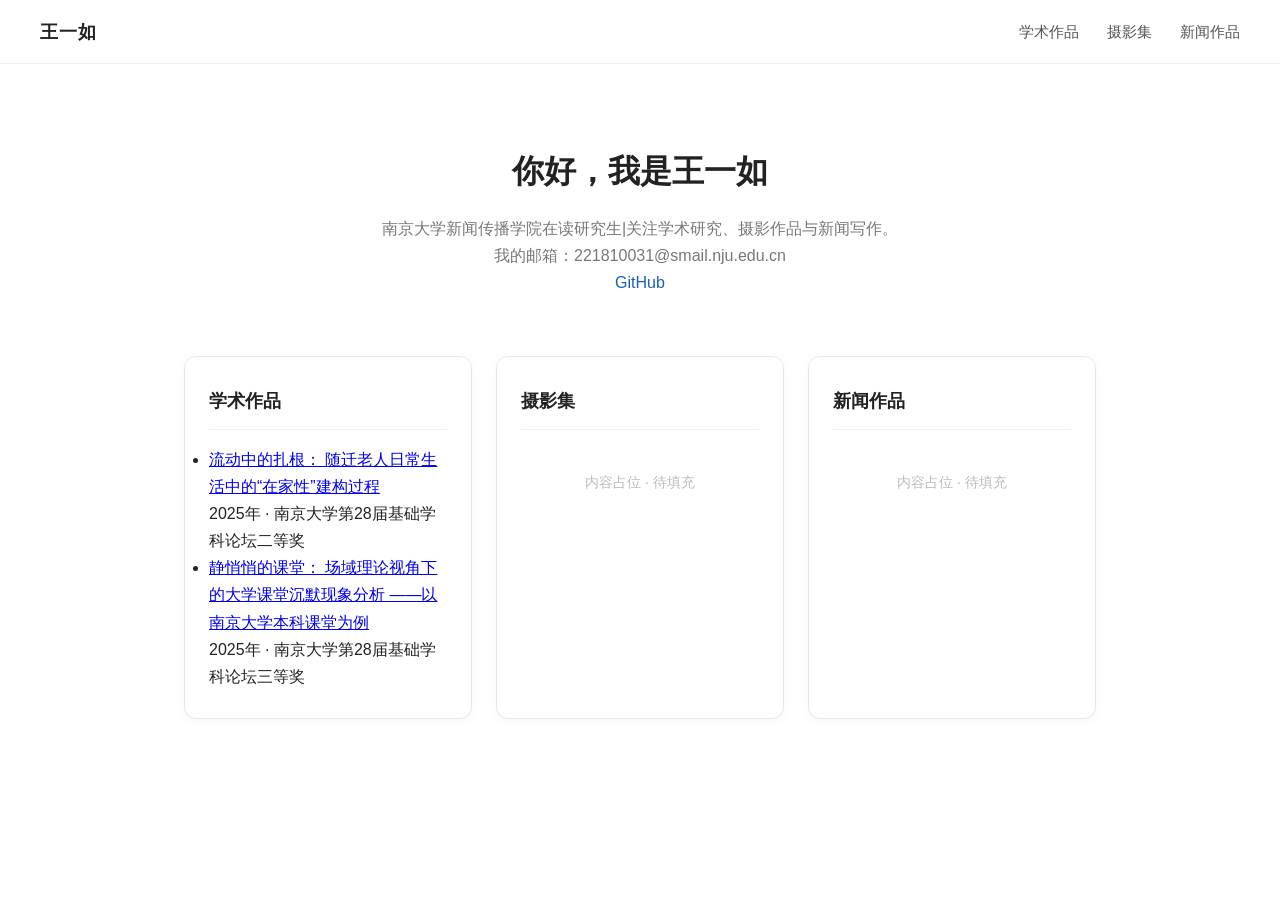
==== index.html @ 94bfe25d "Update index.html" ====
<!DOCTYPE html>
<html lang="zh-CN">
<head>
  <meta charset="UTF-8">
  <meta name="viewport" content="width=device-width, initial-scale=1.0">
  <title>王一如 · 个人网站</title>
  <link rel="stylesheet" href="style.css">
</head>
<body>

  <!-- 顶部导航栏 -->
  <nav class="navbar">
    <div class="nav-brand">王一如</div>
    <ul class="nav-links">
      <li><a href="#academic">学术作品</a></li>
      <li><a href="#photography">摄影集</a></li>
      <li><a href="#journalism">新闻作品</a></li>
    </ul>
  </nav>

  <!-- 基本信息区域 -->
  <header class="hero">
    <h1>你好，我是王一如</h1>
    <p>南京大学新闻传播学院在读研究生|关注学术研究、摄影作品与新闻写作。</p>
     <p>我的邮箱：221810031@smail.nju.edu.cn</p>
     <p>
    <a href="https://github.com/wangyiru0405">GitHub</a>
  </p>
  </header>

  <!-- 三个内容卡片占位区 -->
  <main class="cards-container">

     <!-- 学术作品 -->
    <section class="card" id="academic">
      <h2>学术作品</h2>
      <ul class="item-list">
        <li>
          <a href="academic-paper-2.html">流动中的扎根： 随迁老人日常生活中的“在家性”建构过程</a>
          <br>
          <span class="item-meta">2025年 · 南京大学第28届基础学科论坛二等奖</span>
        </li>
        <li>
          <a href="academic-paper-1.html">静悄悄的课堂： 场域理论视角下的大学课堂沉默现象分析 ——以南京大学本科课堂为例</a>
          <br>
          <span class="item-meta">2025年 · 南京大学第28届基础学科论坛三等奖</span>
        </li>
      </ul>
    </section>

    <section class="card" id="photography">
      <h2>摄影集</h2>
      <div class="card-placeholder">内容占位 · 待填充</div>
    </section>

    <section class="card" id="journalism">
      <h2>新闻作品</h2>
      <div class="card-placeholder">内容占位 · 待填充</div>
    </section>

  </main>

</body>
</html>
---- style.css ----
/* ===== 基础重置 ===== */
* {
  margin: 0;
  padding: 0;
  box-sizing: border-box;
}

/* ===== 全站白色背景 ===== */
body {
  background-color: #ffffff;
  color: #222222;
  font-family: -apple-system, BlinkMacSystemFont, "Segoe UI", "PingFang SC",
               "Microsoft YaHei", sans-serif;
  line-height: 1.7;
}

/* ===== 顶部导航栏 ===== */
.navbar {
  position: sticky;          /* 滚动时固定在顶部 */
  top: 0;
  z-index: 100;
  display: flex;
  align-items: center;
  justify-content: space-between;
  padding: 16px 40px;
  background-color: #ffffff;
  border-bottom: 1px solid #eeeeee;
}

.nav-brand {
  font-size: 1.15rem;
  font-weight: 600;
  letter-spacing: 1px;
}

.nav-links {
  list-style: none;          /* 去掉列表圆点 */
  display: flex;             /* 横向排列 */
  gap: 28px;
}

.nav-links a {
  text-decoration: none;     /* 去掉下划线 */
  color: #555555;
  font-size: 0.95rem;
  transition: color 0.2s;
}

.nav-links a:hover {
  color: #111111;
}

/* ===== 基本信息区域 ===== */
.hero {
  text-align: center;
  padding: 80px 24px 60px;
}

.hero h1 {
  font-size: 2rem;
  font-weight: 600;
  margin-bottom: 16px;
}

.hero p {
  color: #777777;
  font-size: 1rem;
}

/* ===== 卡片区域 ===== */
.cards-container {
  max-width: 960px;          /* 限制最大宽度，避免卡片被拉得太宽 */
  margin: 0 auto;            /* 水平居中 */
  padding: 0 24px 80px;
  display: flex;             /* 三张卡片并排 */
  flex-wrap: wrap;           /* 屏幕变窄时自动换行 */
  gap: 24px;
}

.card {
  flex: 1 1 260px;           /* 最小宽度约 260px，可伸缩 */
  background-color: #ffffff;
  border: 1px solid #e8e8e8;
  border-radius: 12px;
  padding: 28px 24px;
  min-height: 200px;
  box-shadow: 0 2px 8px rgba(0, 0, 0, 0.04);
}

.card h2 {
  font-size: 1.15rem;
  font-weight: 600;
  margin-bottom: 16px;
  padding-bottom: 12px;
  border-bottom: 1px solid #f0f0f0;
}

.card-placeholder {
  color: #bbbbbb;
  font-size: 0.9rem;
  padding-top: 24px;
  text-align: center;
}

/* ===== 手机端适配 ===== */
@media (max-width: 600px) {
  .navbar {
    flex-direction: column;
    gap: 12px;
    padding: 16px 20px;
  }

  .nav-links {
    gap: 20px;
  }

  .hero {
    padding: 50px 20px 40px;
  }

  .hero h1 {
    font-size: 1.5rem;
  }
}
.hero a {
  color: #1a5fb4;
  text-decoration: none;
}
.hero a:hover {
  text-decoration: underline;
}
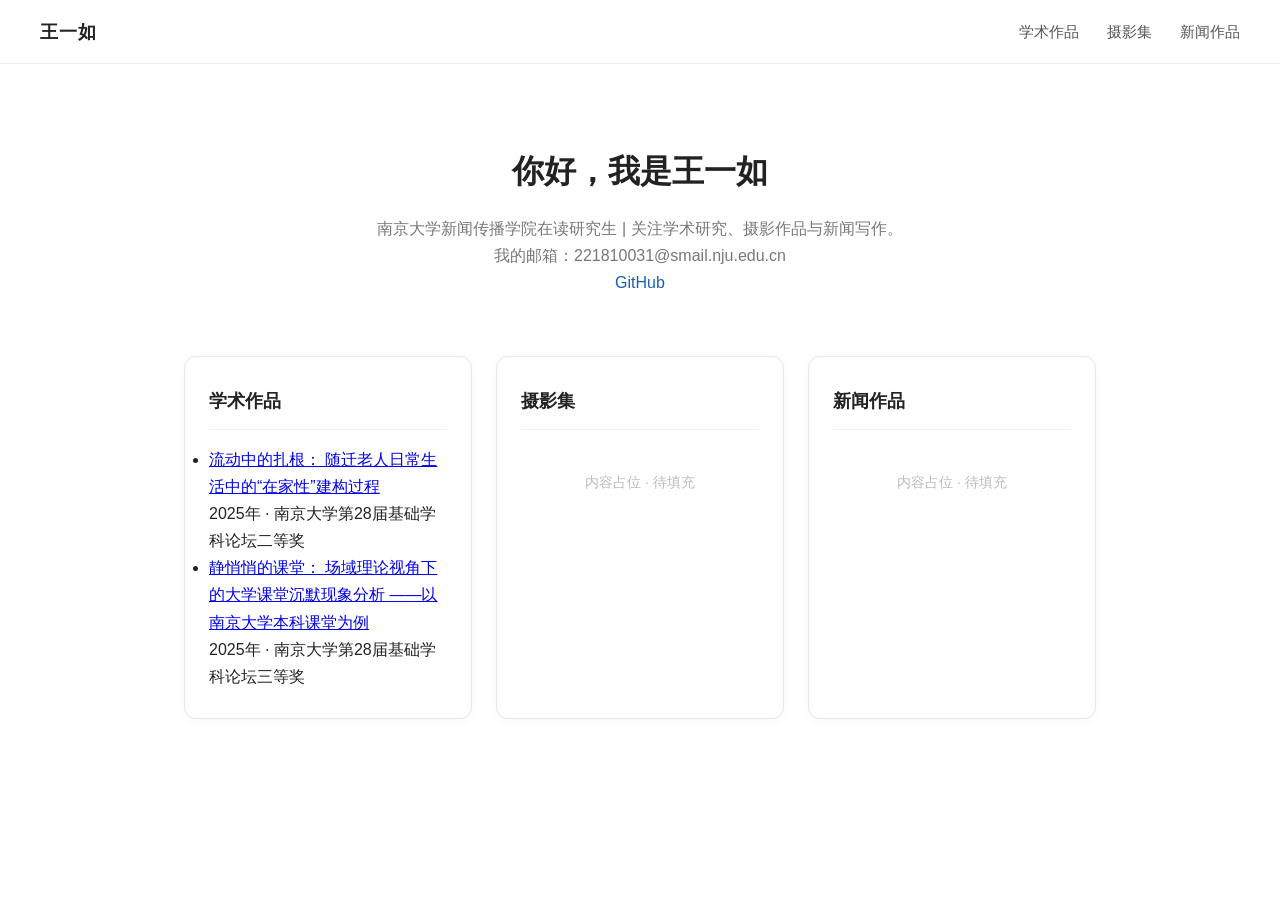
==== commit f0b7b72d: "Fix formatting of introduction paragraph" ====
--- a/index.html
+++ b/index.html
@@ -21,7 +21,7 @@
   <!-- 基本信息区域 -->
   <header class="hero">
     <h1>你好，我是王一如</h1>
-    <p>南京大学新闻传播学院在读研究生|关注学术研究、摄影作品与新闻写作。</p>
+    <p>南京大学新闻传播学院在读研究生 | 关注学术研究、摄影作品与新闻写作。</p>
      <p>我的邮箱：221810031@smail.nju.edu.cn</p>
      <p>
     <a href="https://github.com/wangyiru0405">GitHub</a>
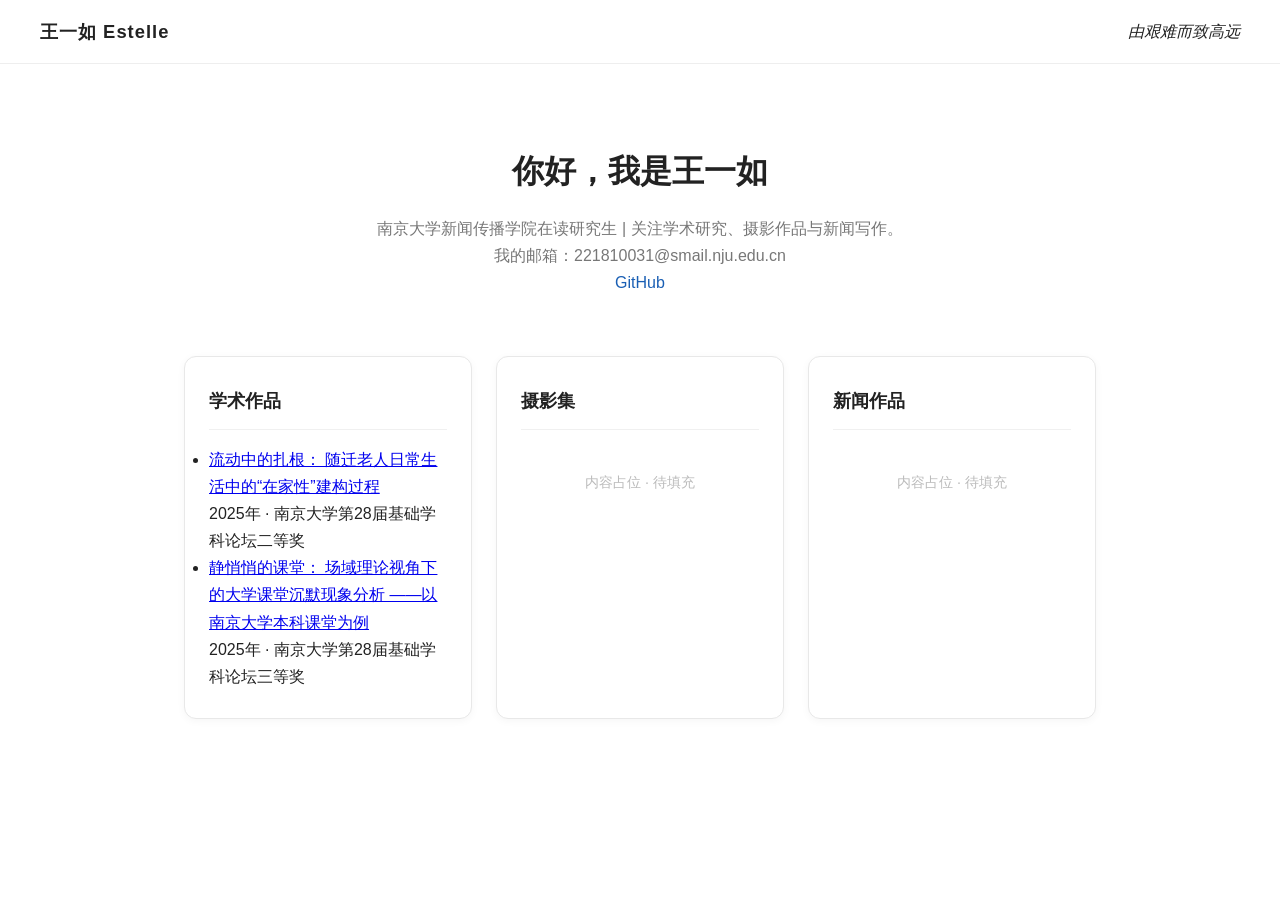
==== commit 0e5ae32b: "Modify navbar brand and add motto Updated the navigation bar to include a motto and change the brand" ====
--- a/index.html
+++ b/index.html
@@ -8,14 +8,10 @@
 </head>
 <body>
 
-  <!-- 顶部导航栏 -->
+    <!-- 顶部导航栏 -->
   <nav class="navbar">
-    <div class="nav-brand">王一如</div>
-    <ul class="nav-links">
-      <li><a href="#academic">学术作品</a></li>
-      <li><a href="#photography">摄影集</a></li>
-      <li><a href="#journalism">新闻作品</a></li>
-    </ul>
+    <div class="nav-brand">王一如 Estelle</div>
+    <p class="nav-motto"><em>由艰难而致高远</em></p>
   </nav>
 
   <!-- 基本信息区域 -->
@@ -36,12 +32,12 @@
       <h2>学术作品</h2>
       <ul class="item-list">
         <li>
-          <a href="academic-paper-2.html">流动中的扎根： 随迁老人日常生活中的“在家性”建构过程</a>
+          <a href="papers/academic-paper-2.pdf" target="_blank">流动中的扎根： 随迁老人日常生活中的“在家性”建构过程</a>
           <br>
           <span class="item-meta">2025年 · 南京大学第28届基础学科论坛二等奖</span>
         </li>
         <li>
-          <a href="academic-paper-1.html">静悄悄的课堂： 场域理论视角下的大学课堂沉默现象分析 ——以南京大学本科课堂为例</a>
+          <a href="papers/academic-paper-1.pdf" target="_blank">静悄悄的课堂： 场域理论视角下的大学课堂沉默现象分析 ——以南京大学本科课堂为例</a>
           <br>
           <span class="item-meta">2025年 · 南京大学第28届基础学科论坛三等奖</span>
         </li>
--- a/style.css
+++ b/style.css
@@ -129,3 +129,34 @@
 .hero a:hover {
   text-decoration: underline;
 }
+/* 文章独立页面 */
+.article-container {
+  max-width: 760px;
+  margin: 0 auto;
+  padding: 60px 24px 80px;
+}
+
+.article-container h1 {
+  font-size: 1.8rem;
+  margin-bottom: 8px;
+}
+
+.article-meta {
+  color: #888888;
+  font-size: 0.9rem;
+  margin-bottom: 40px;
+}
+
+.article-content p {
+  margin-bottom: 1.2em;
+  text-align: justify;
+}
+
+.article-content h2 {
+  font-size: 1.3rem;
+  margin: 2em 0 0.8em;
+}
+
+.article-content a {
+  color: #1a5fb4;
+}
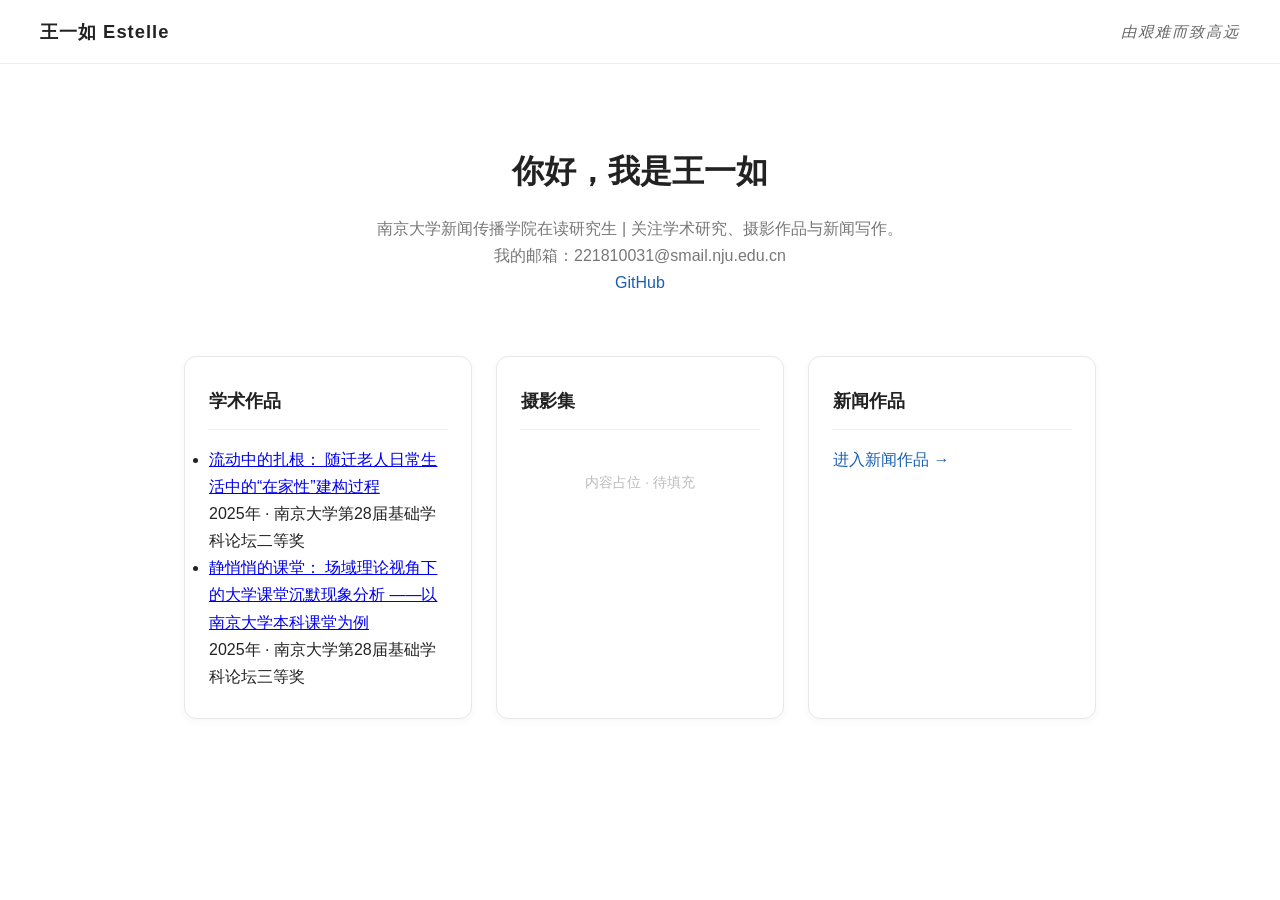
==== commit 51c405a5: "Update index.html" ====
--- a/index.html
+++ b/index.html
@@ -50,9 +50,11 @@
     </section>
 
     <section class="card" id="journalism">
-      <h2>新闻作品</h2>
-      <div class="card-placeholder">内容占位 · 待填充</div>
-    </section>
+  <h2>新闻作品</h2>
+  <p style="margin-top:16px;">
+    <a href="news.html" style="color:#1a5fb4;text-decoration:none;">进入新闻作品 →</a>
+  </p>
+</section>
 
   </main>
 
--- a/style.css
+++ b/style.css
@@ -160,3 +160,8 @@
 .article-content a {
   color: #1a5fb4;
 }
+.nav-motto {
+  font-size: 0.95rem;
+  color: #666666;
+  letter-spacing: 2px; 
+}
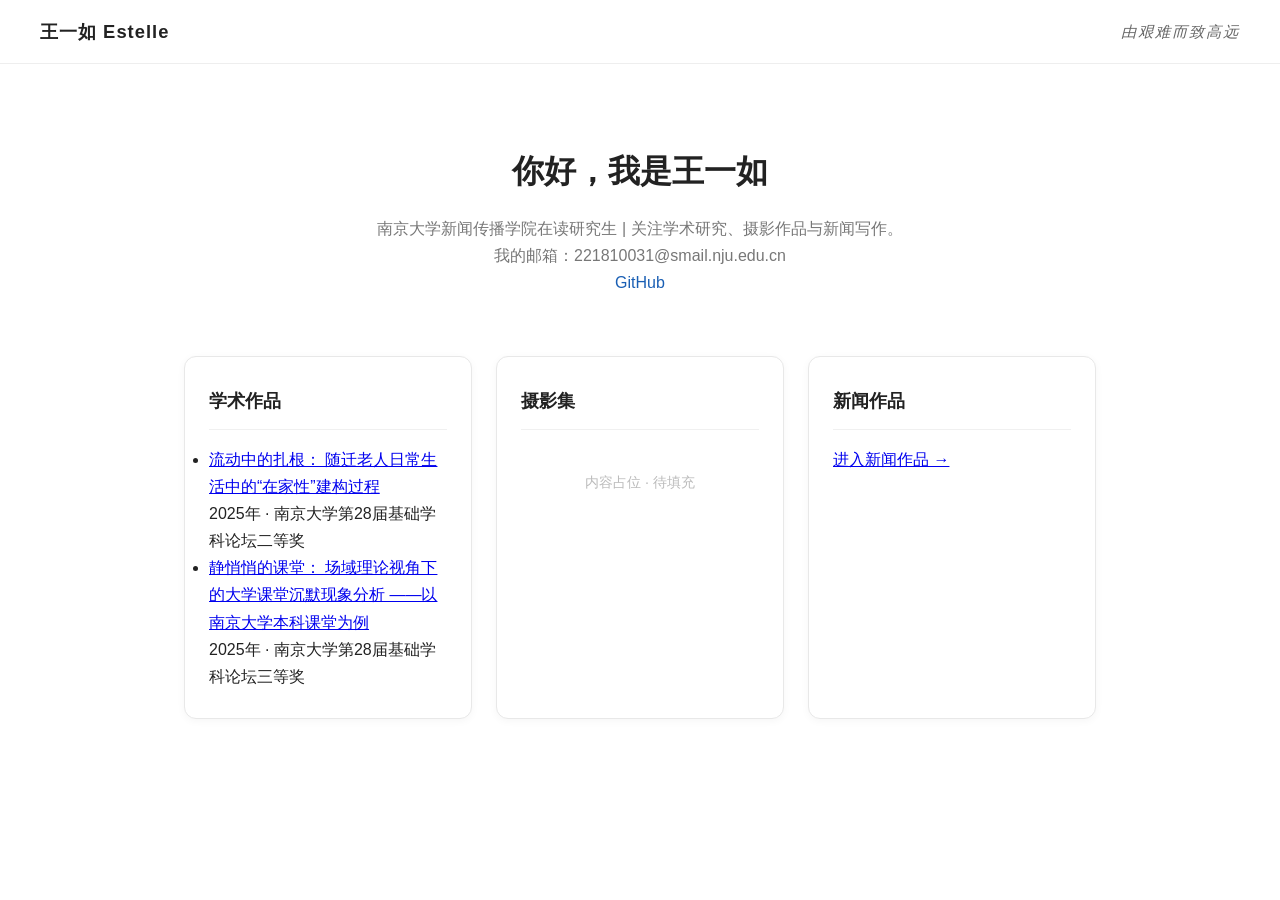
==== commit faeffb0c: "Refactor journalism section layout in index.html" ====
--- a/index.html
+++ b/index.html
@@ -49,11 +49,11 @@
       <div class="card-placeholder">内容占位 · 待填充</div>
     </section>
 
-    <section class="card" id="journalism">
+   <section class="card card-flex" id="journalism">
   <h2>新闻作品</h2>
-  <p style="margin-top:16px;">
-    <a href="news.html" style="color:#1a5fb4;text-decoration:none;">进入新闻作品 →</a>
-  </p>
+  <div class="card-center">
+    <a href="news.html" class="card-link">进入新闻作品 →</a>
+  </div>
 </section>
 
   </main>
--- a/style.css
+++ b/style.css
@@ -165,3 +165,103 @@
   color: #666666;
   letter-spacing: 2px; 
 }
+/* 二级页面标题 */
+.page-header {
+  text-align: center;
+  padding: 60px 24px 40px;
+}
+
+.page-header h1 {
+  font-size: 1.8rem;
+  margin-bottom: 8px;
+}
+
+.page-header p {
+  color: #888888;
+  font-size: 0.95rem;
+}
+
+/* 分类卡片网格：一行三个 */
+.category-grid {
+  max-width: 960px;
+  margin: 0 auto;
+  padding: 0 24px 80px;
+  display: grid;
+  grid-template-columns: repeat(3, 1fr);
+  gap: 24px;
+}
+
+.category-card {
+  display: block;
+  padding: 32px 24px;
+  border: 1px solid #e8e8e8;
+  border-radius: 12px;
+  text-decoration: none;
+  color: inherit;
+  background-color: #ffffff;
+  transition: box-shadow 0.2s, transform 0.2s;
+}
+
+.category-card:hover {
+  box-shadow: 0 4px 16px rgba(0, 0, 0, 0.08);
+  transform: translateY(-2px);
+}
+
+.category-card h2 {
+  font-size: 1.15rem;
+  font-weight: 600;
+  margin-bottom: 8px;
+}
+
+.category-card p {
+  color: #999999;
+  font-size: 0.85rem;
+}
+
+/* 窄屏时分类卡片变一列 */
+@media (max-width: 720px) {
+  .category-grid {
+    grid-template-columns: 1fr;
+  }
+}
+/* 作品卡片：一行一个长卡片 */
+.work-grid {
+  display: grid;
+  grid-template-columns: 1fr;
+  gap: 16px;
+  margin-top: 32px;
+}
+
+.work-card {
+  display: block;
+  padding: 24px 22px;
+  border: 1px solid #e8e8e8;
+  border-radius: 12px;
+  background-color: #ffffff;
+  text-decoration: none;
+  color: inherit;
+  transition: box-shadow 0.2s, transform 0.2s, border-color 0.2s;
+}
+
+.work-card:hover {
+  box-shadow: 0 4px 16px rgba(0, 0, 0, 0.08);
+  transform: translateY(-2px);
+  border-color: #d0d0d0;
+}
+
+.work-card h3 {
+  font-size: 1.05rem;
+  font-weight: 600;
+  line-height: 1.5;
+  margin-bottom: 12px;
+  color: #1a1a1a;
+}
+
+.work-card:hover h3 {
+  color: #1a5fb4;
+}
+
+.work-card .work-meta {
+  font-size: 0.85rem;
+  color: #999999;
+}
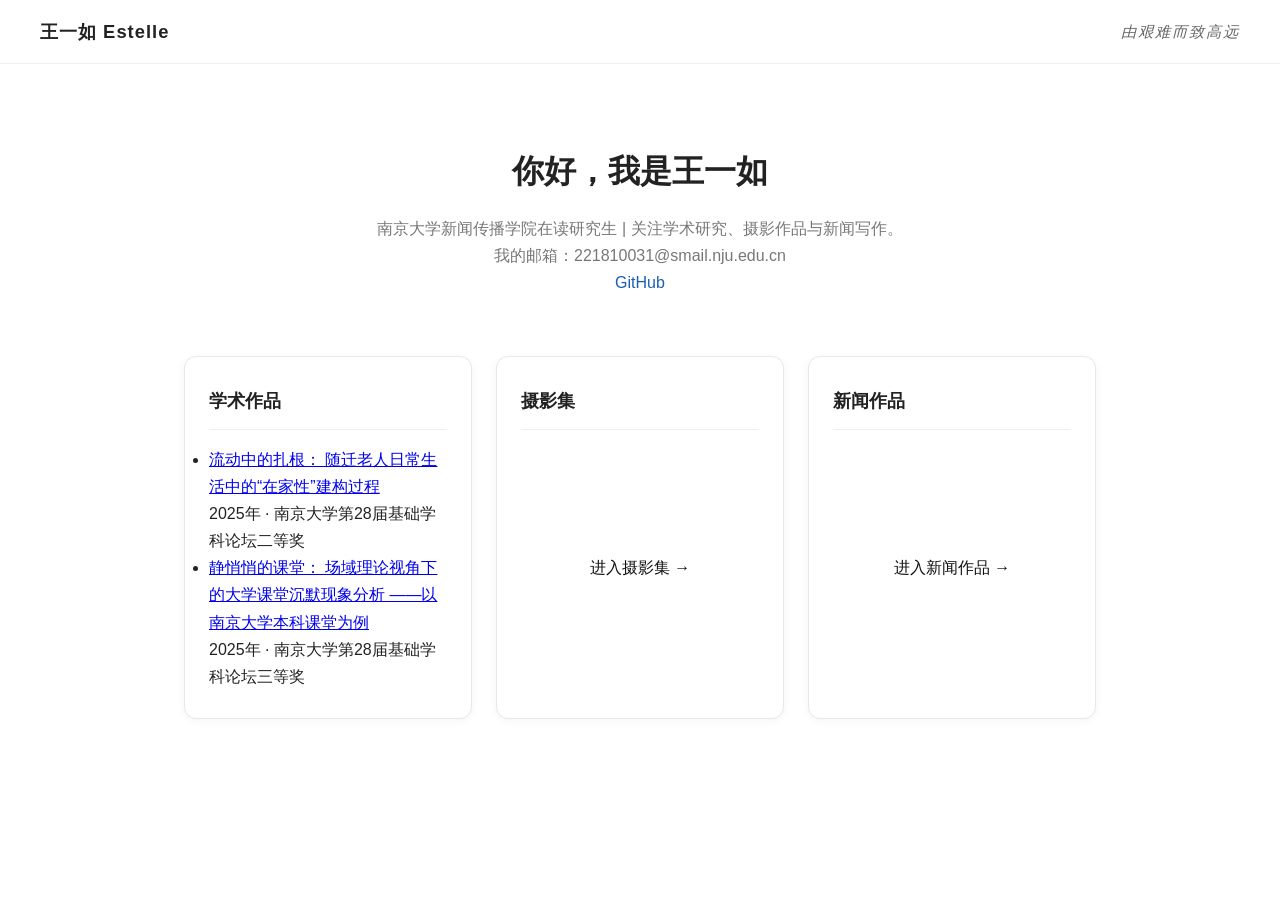
==== commit 0bb1d2d2: "Update index.html" ====
--- a/index.html
+++ b/index.html
@@ -44,10 +44,12 @@
       </ul>
     </section>
 
-    <section class="card" id="photography">
-      <h2>摄影集</h2>
-      <div class="card-placeholder">内容占位 · 待填充</div>
-    </section>
+    <section class="card card-flex" id="photography">
+  <h2>摄影集</h2>
+  <div class="card-center">
+    <a href="photography.html" class="card-link">进入摄影集 →</a>
+  </div>
+</section>
 
    <section class="card card-flex" id="journalism">
   <h2>新闻作品</h2>
--- a/style.css
+++ b/style.css
@@ -265,3 +265,26 @@
   font-size: 0.85rem;
   color: #999999;
 }
+/* 卡片内链接居中 */
+.card-flex {
+  display: flex;
+  flex-direction: column;
+}
+
+.card-center {
+  flex: 1;
+  display: flex;
+  align-items: center;
+  justify-content: center;
+}
+
+.card-link {
+  color: #111111;
+  text-decoration: none;
+  font-size: 1rem;
+  font-weight: 500;
+}
+
+.card-link:hover {
+  text-decoration: underline;
+}
